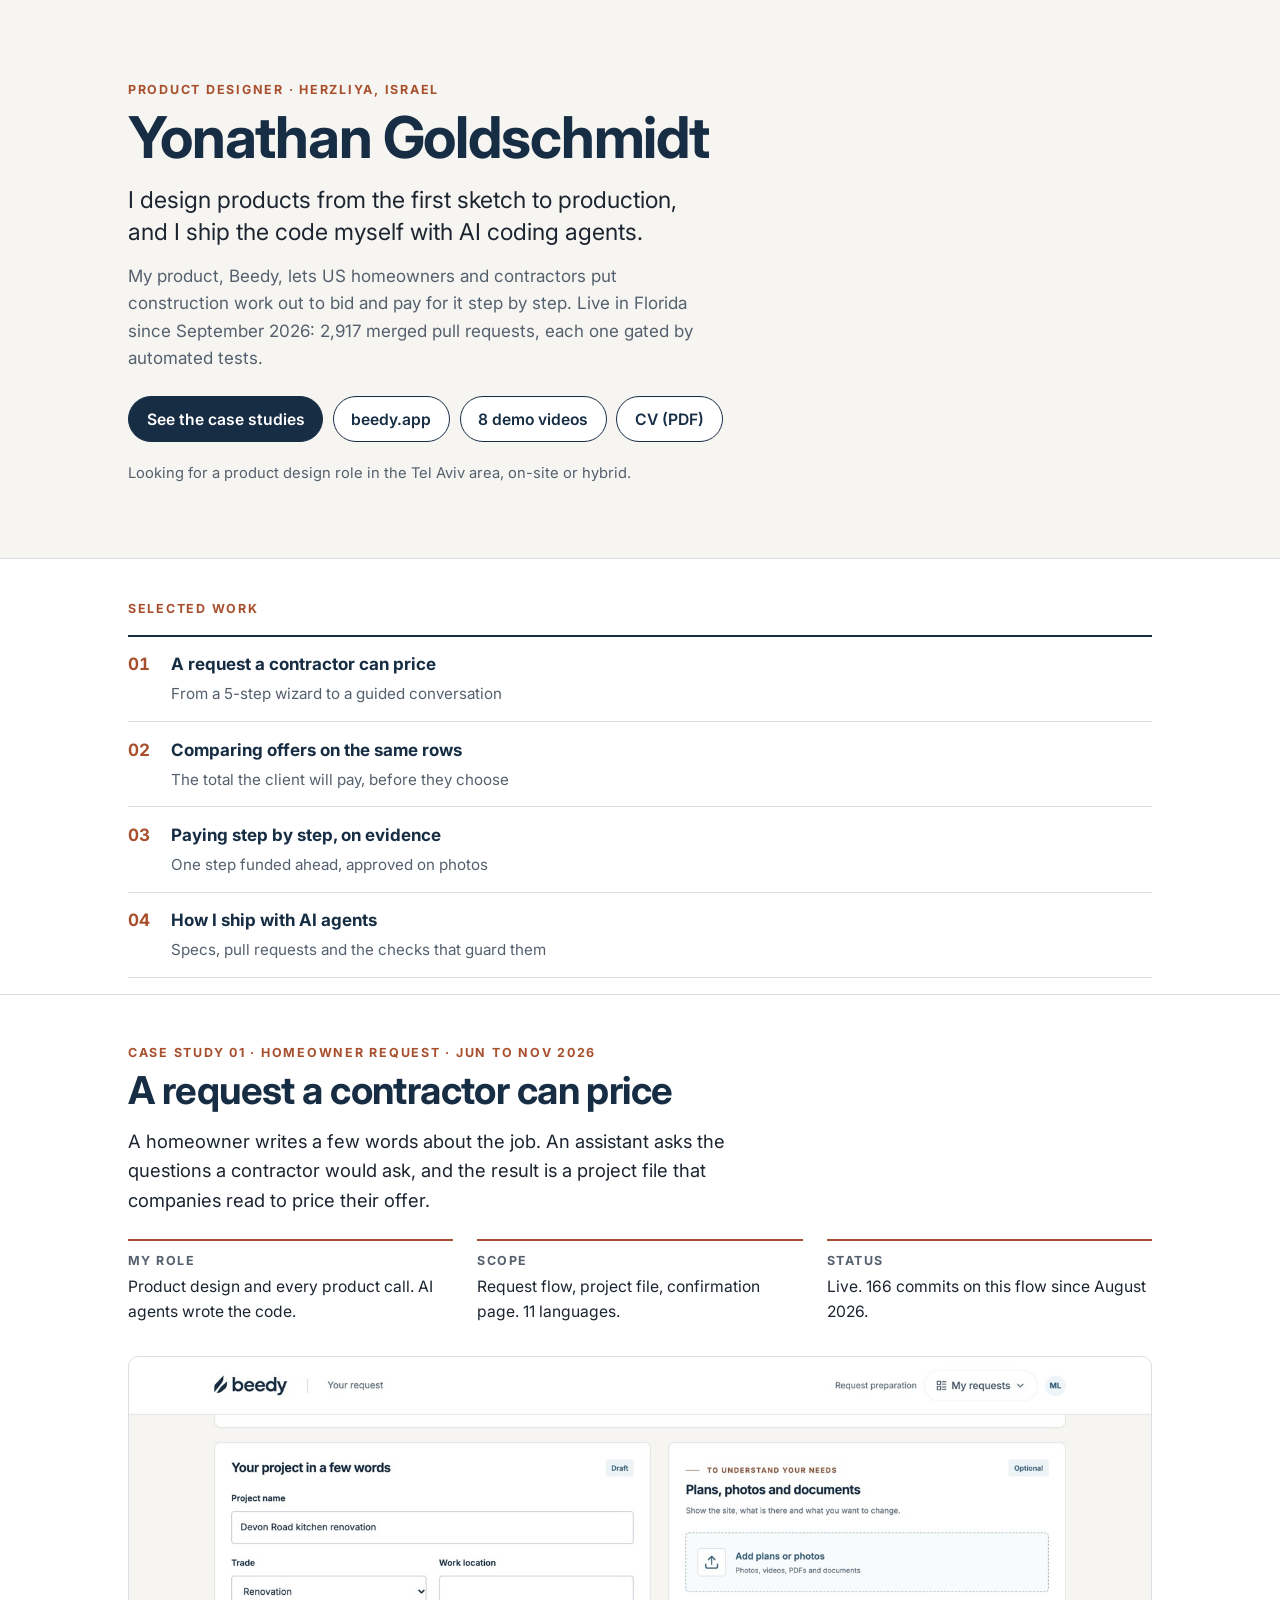
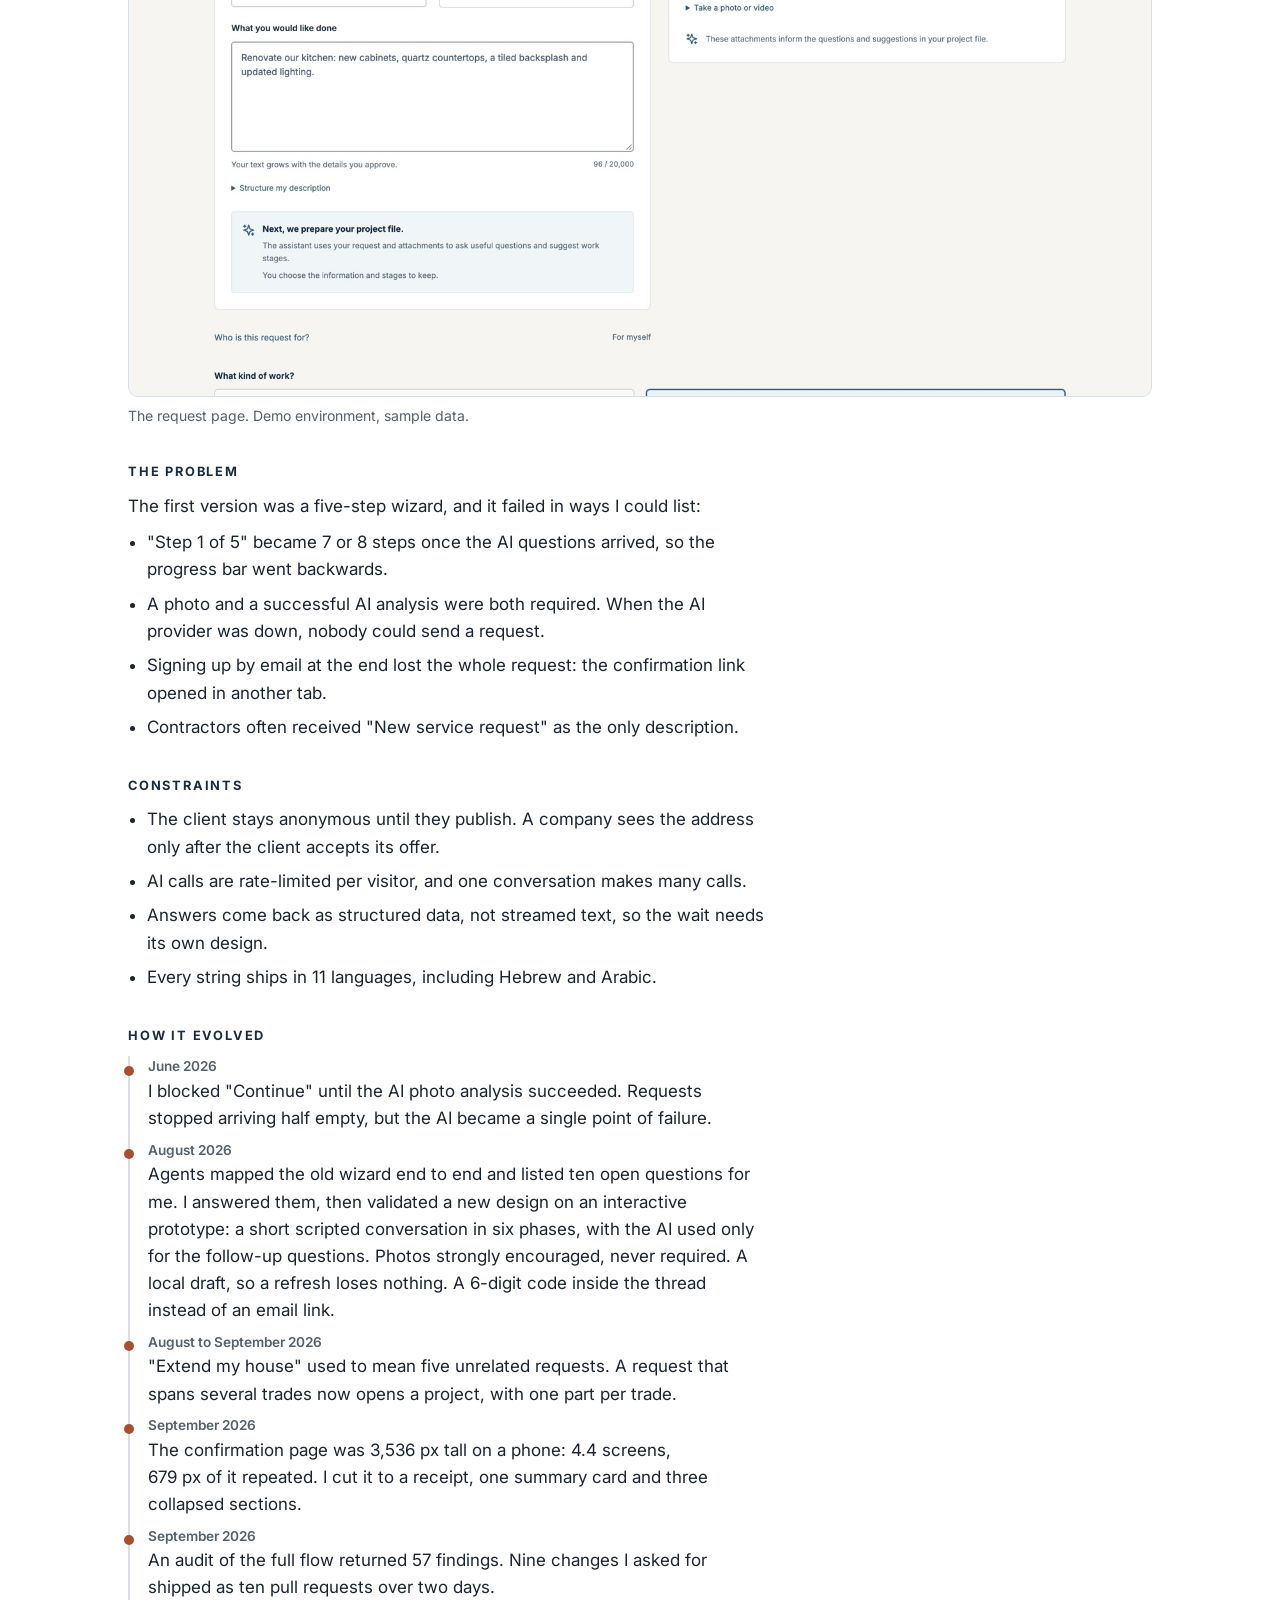
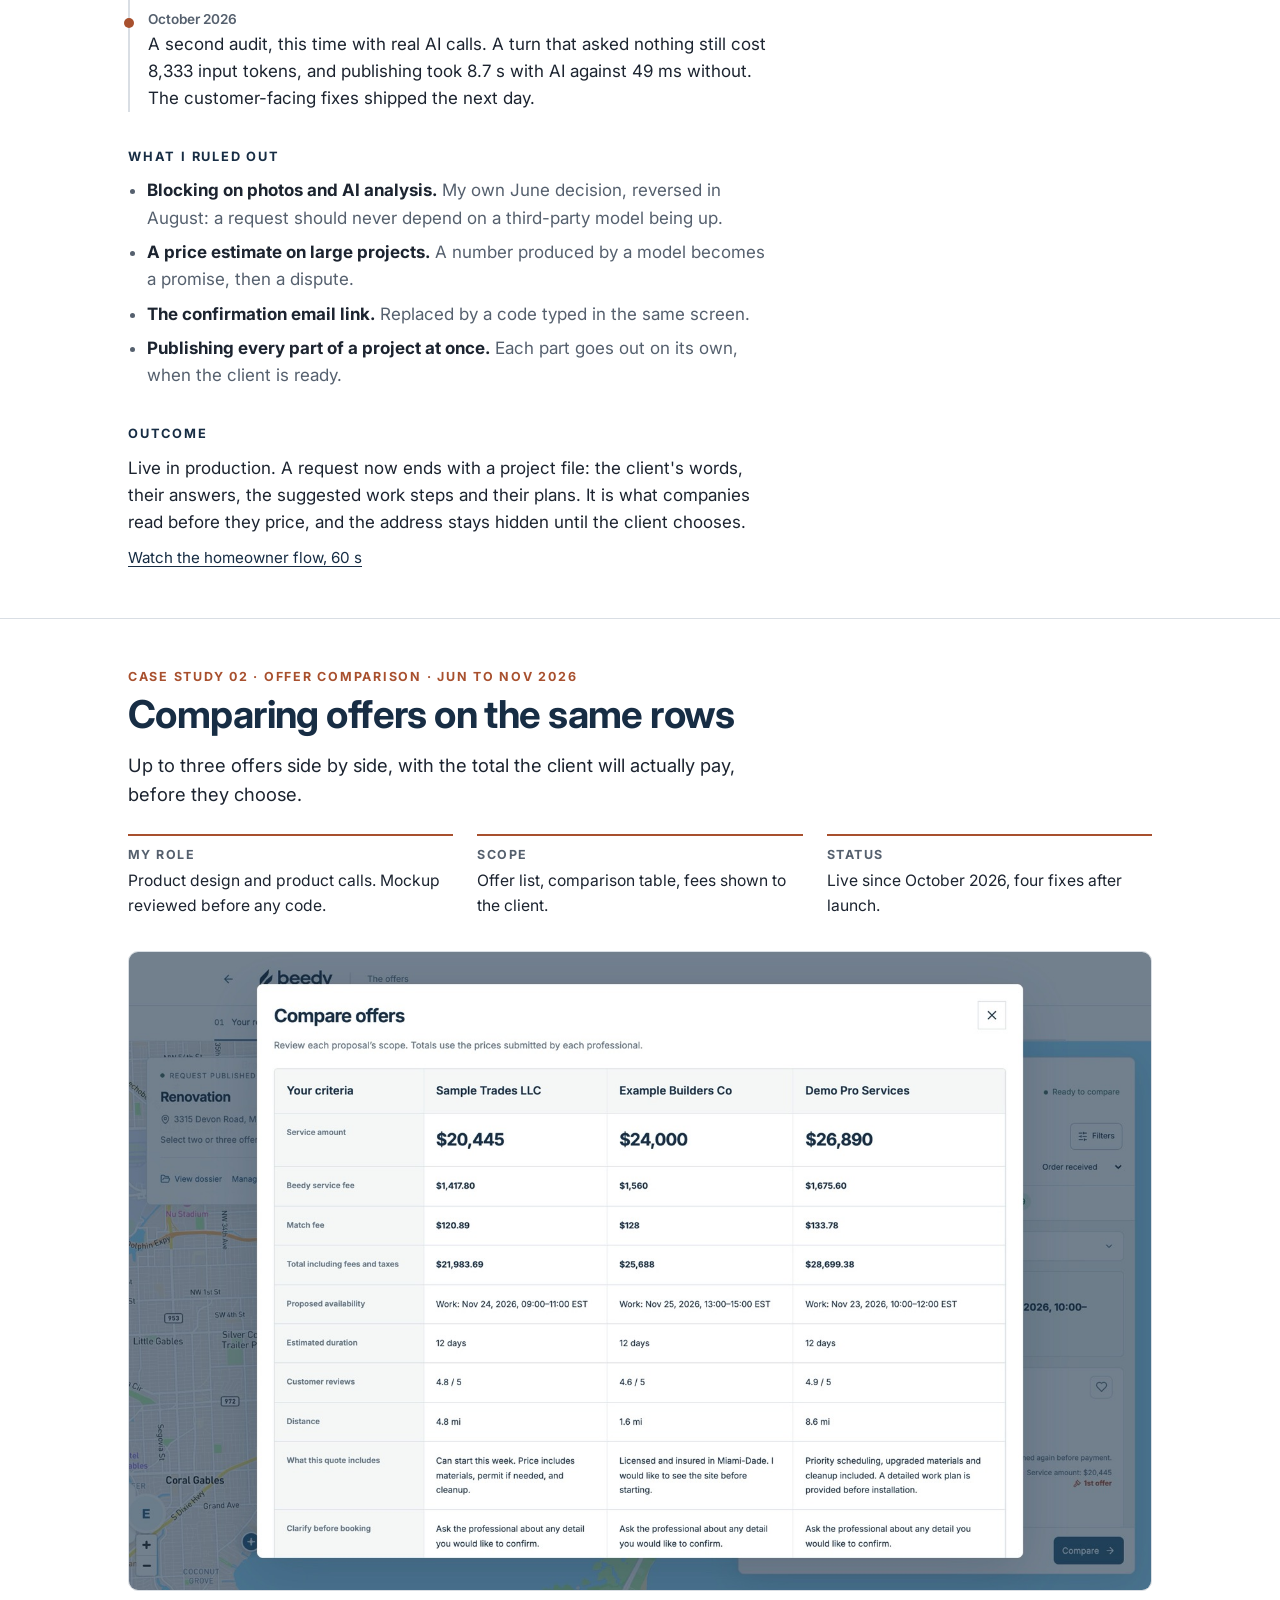
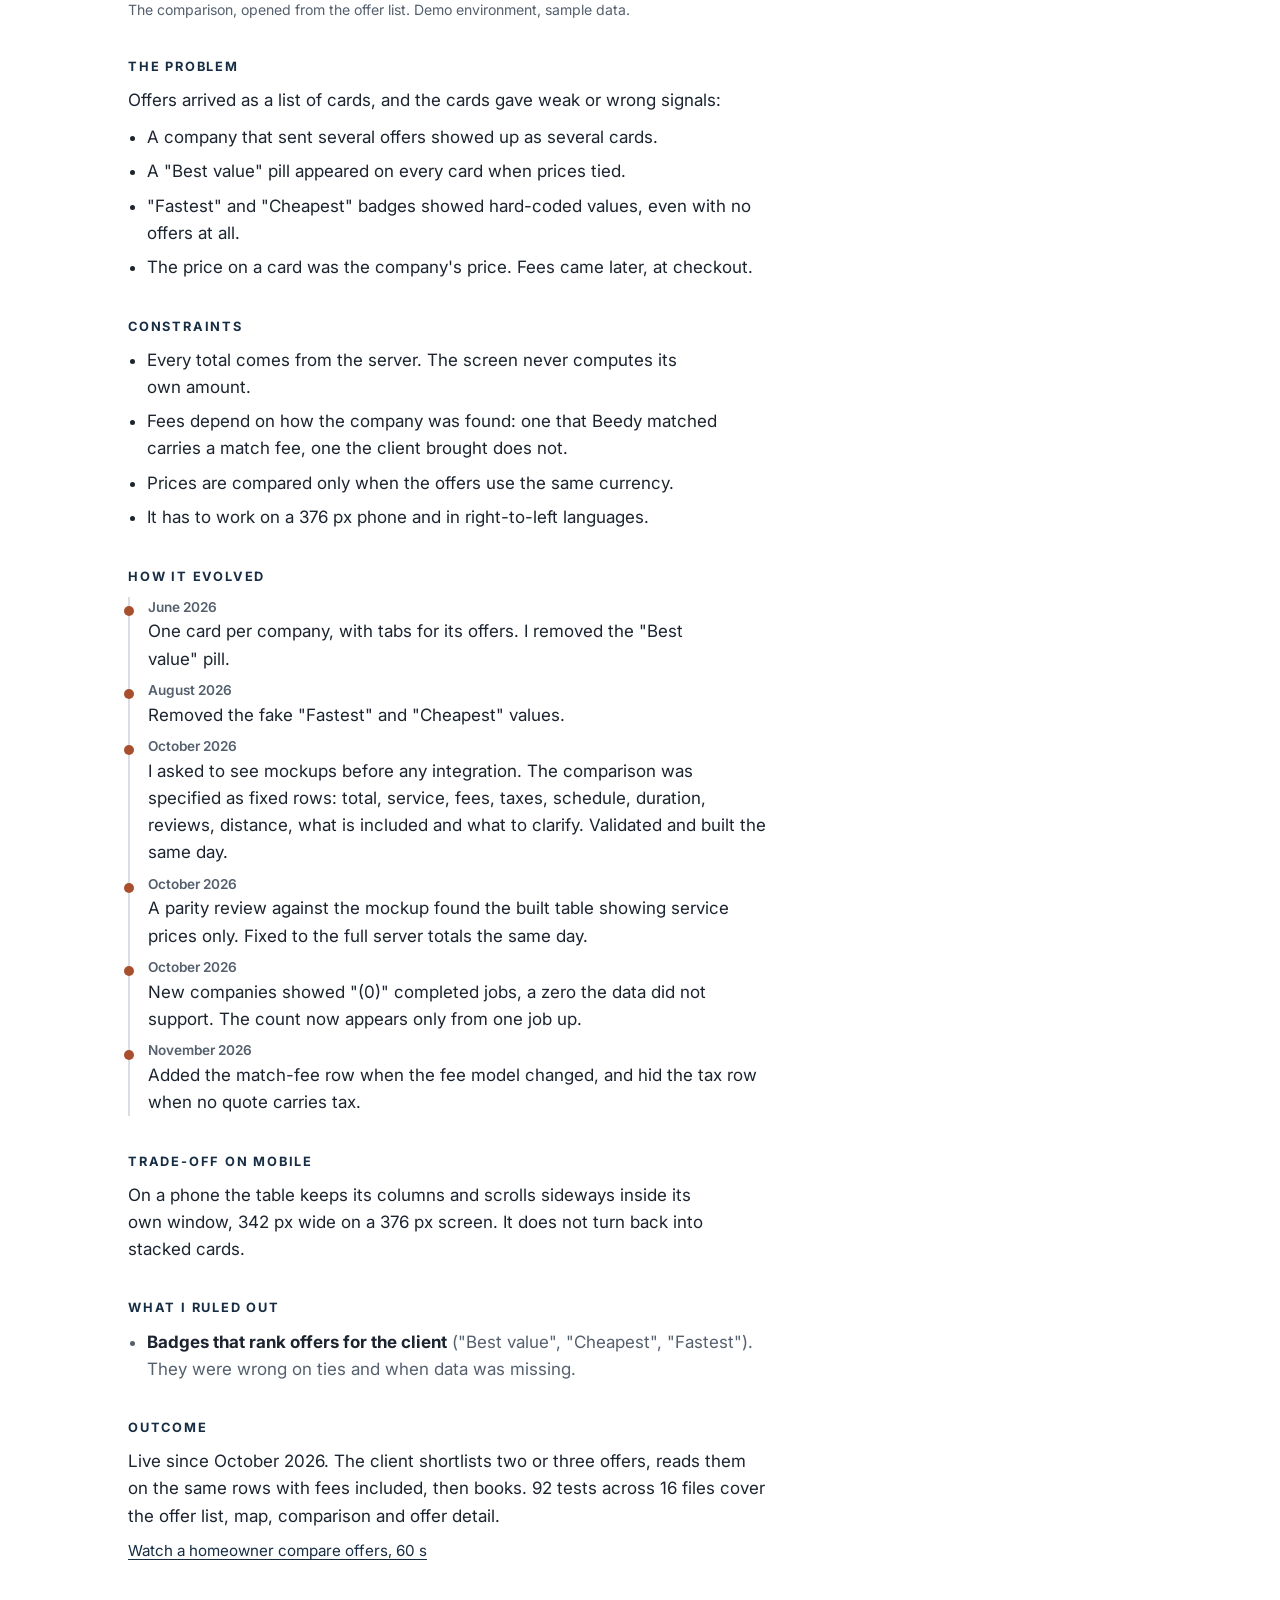
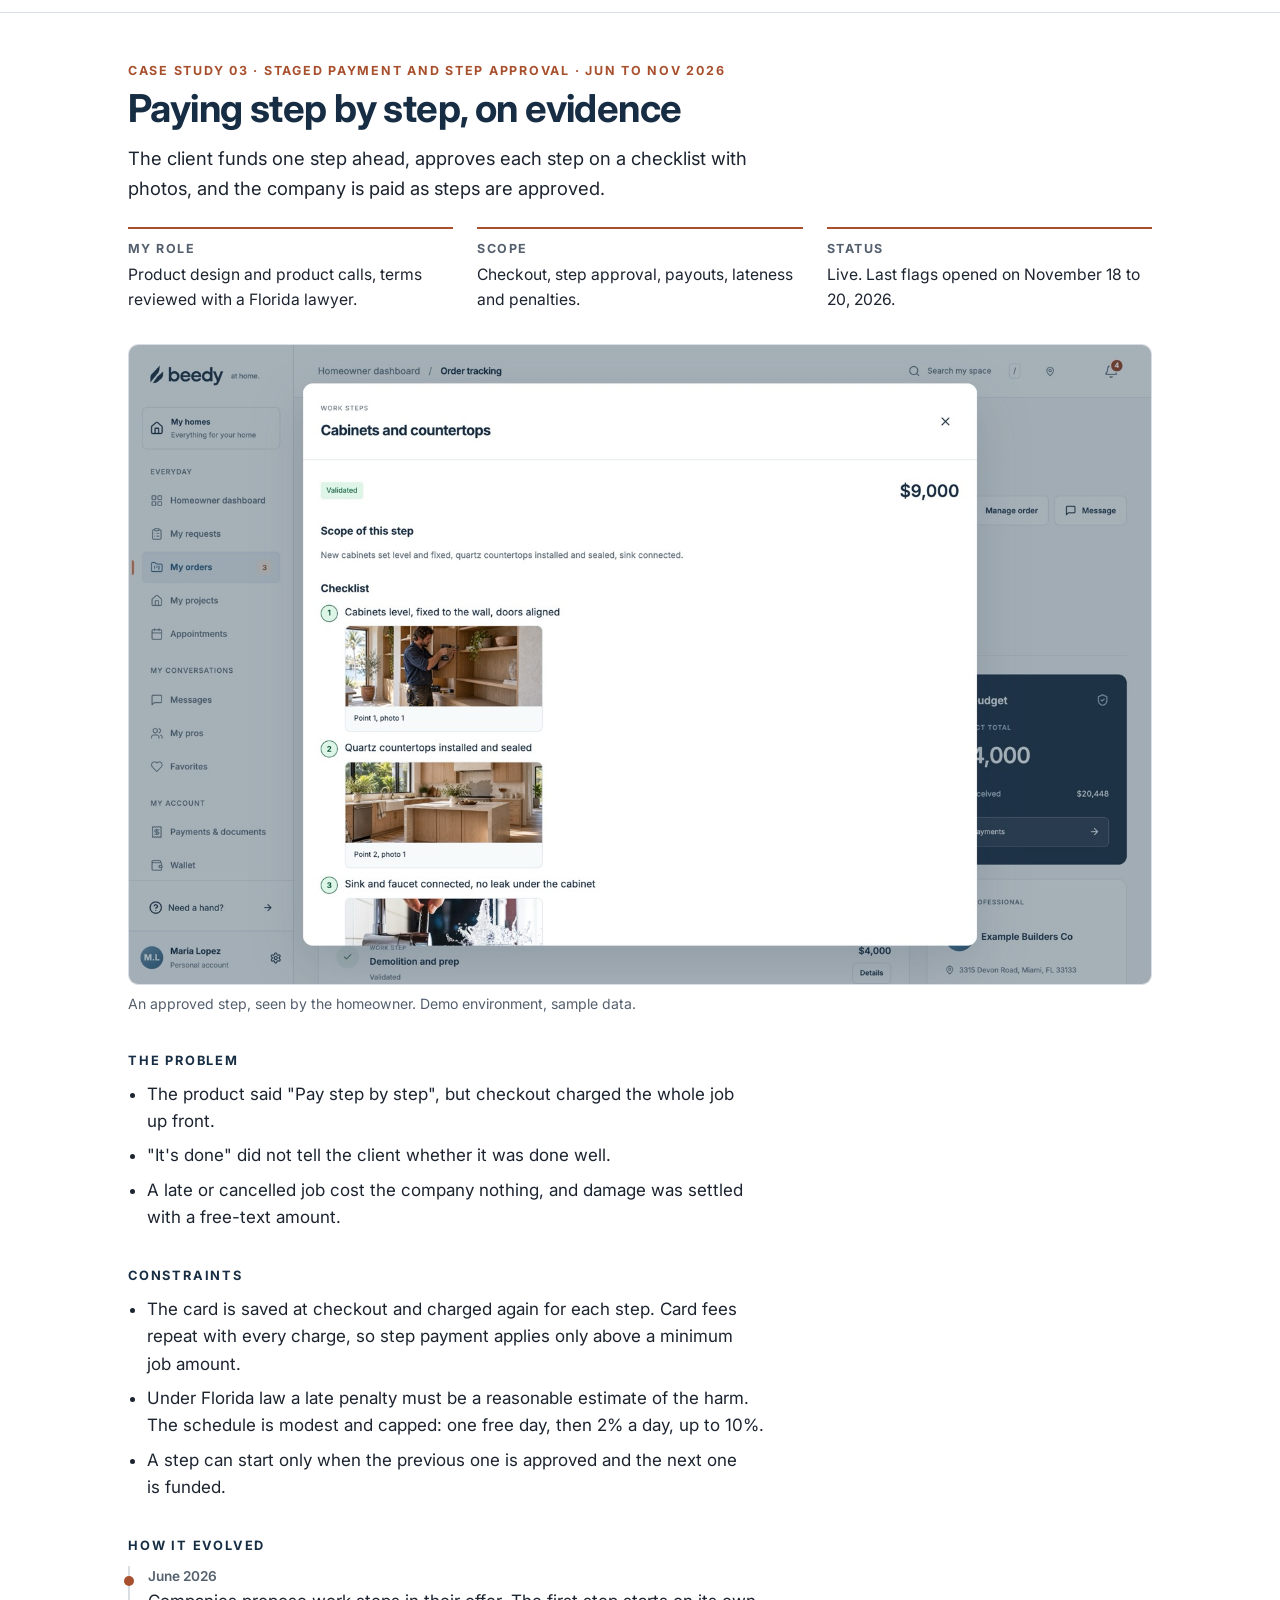
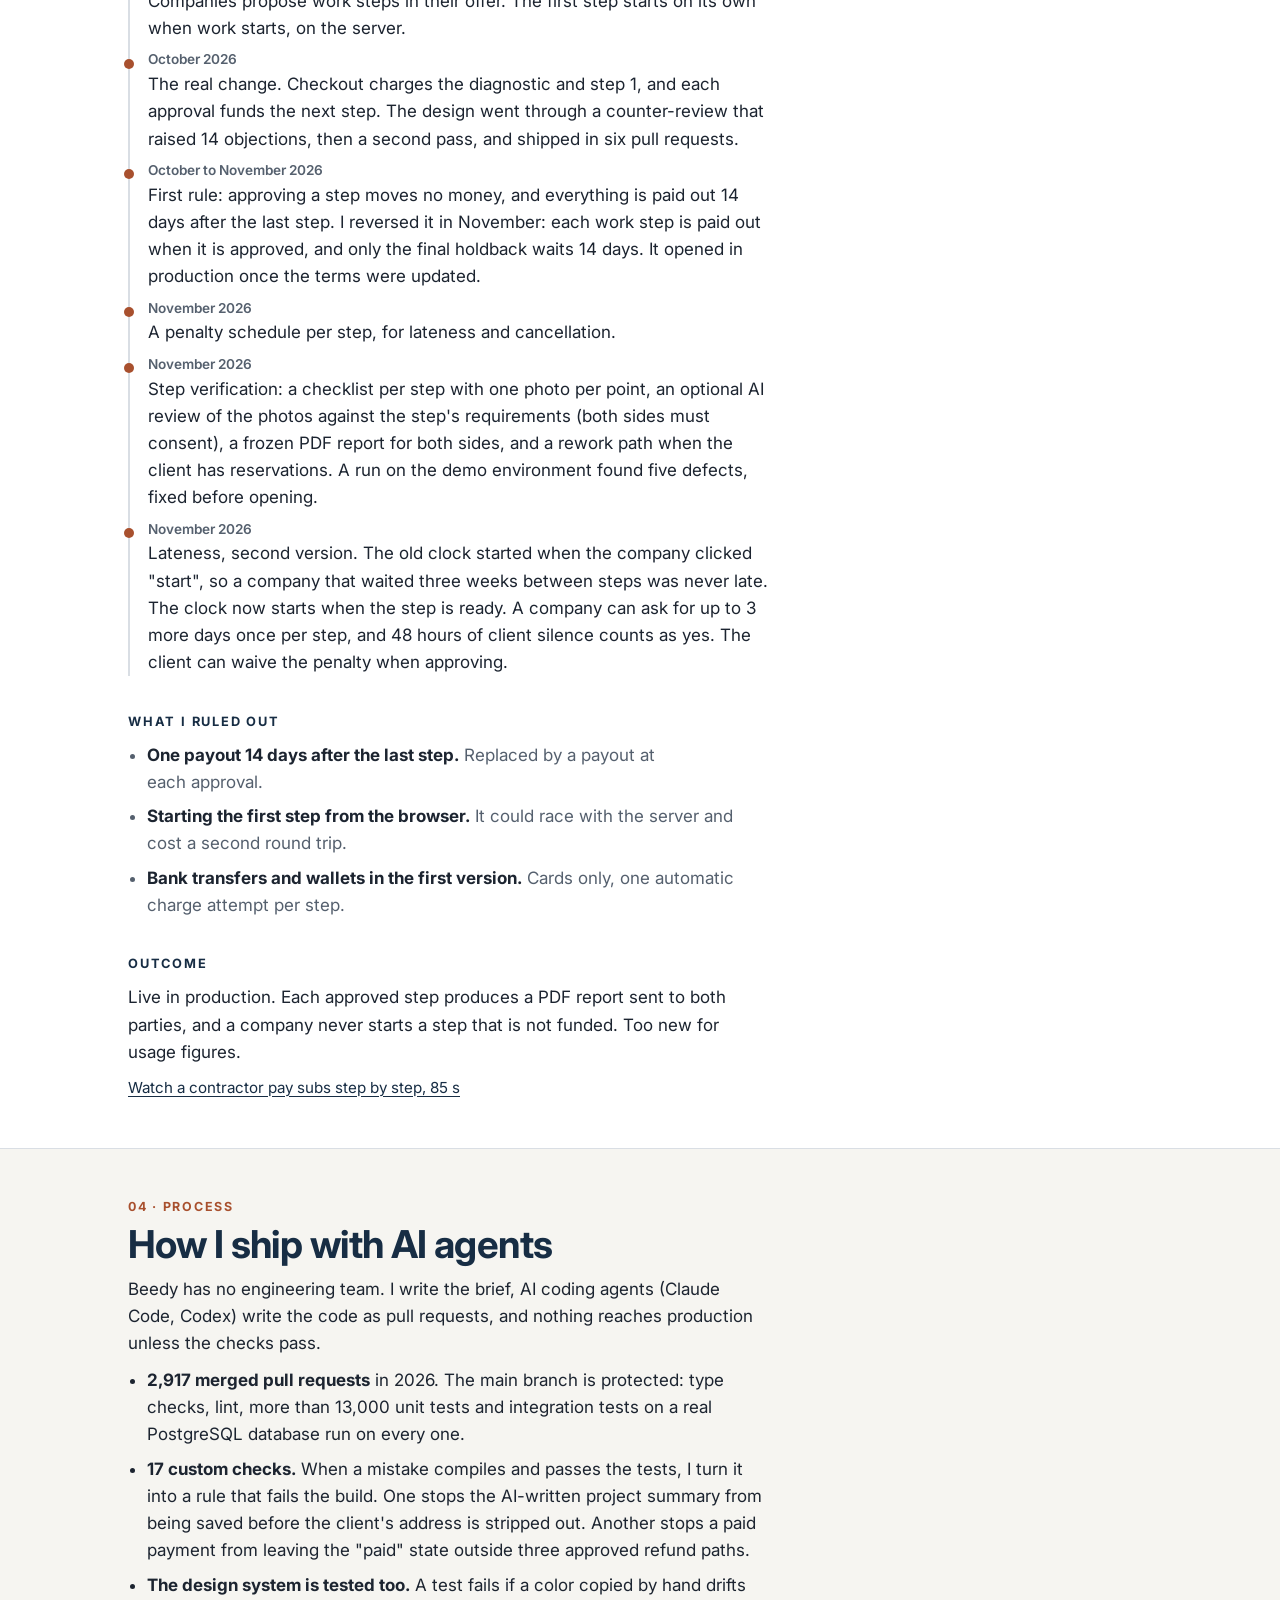
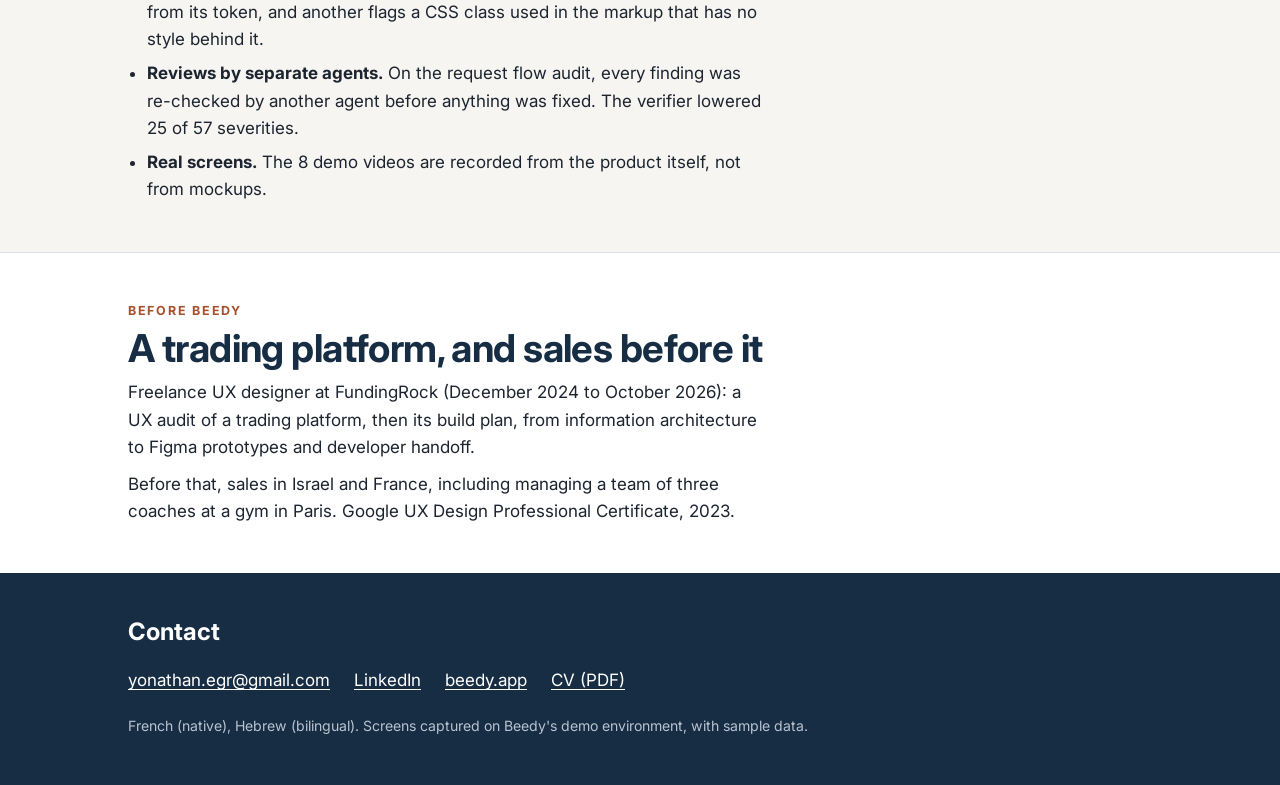
==== index.html @ b9a87103 "Portfolio web, premier jet" ====
<!doctype html>
<html lang="en">
<head>
<meta charset="utf-8">
<meta name="viewport" content="width=device-width, initial-scale=1">
<title>Yonathan Goldschmidt · Product designer</title>
<meta name="description" content="Product designer who ships to production with AI coding agents. Three case studies from Beedy, a construction bidding and staged-payment platform live in Florida.">
<meta name="theme-color" content="#172d44">
<link rel="canonical" href="https://yonathanegr-cmyk.github.io/portfolio/">
<meta property="og:type" content="website">
<meta property="og:url" content="https://yonathanegr-cmyk.github.io/portfolio/">
<meta property="og:title" content="Yonathan Goldschmidt · Product designer">
<meta property="og:description" content="Product designer who ships to production with AI coding agents. Three case studies from Beedy.">
<meta property="og:image" content="https://yonathanegr-cmyk.github.io/portfolio/img/og.jpg">
<meta property="og:image:width" content="1200">
<meta property="og:image:height" content="630">
<meta name="twitter:card" content="summary_large_image">
<link rel="preconnect" href="https://fonts.googleapis.com">
<link rel="preconnect" href="https://fonts.gstatic.com" crossorigin>
<link rel="stylesheet" href="https://fonts.googleapis.com/css2?family=Inter:wght@400;600;700&display=swap">
<link rel="stylesheet" href="site.css">
</head>
<body>

<header class="hero">
  <div class="wrap">
    <p class="kicker">Product designer · Herzliya, Israel</p>
    <h1>Yonathan Goldschmidt</h1>
    <p class="lead">I design products from the first sketch to production, and I ship the code myself with AI coding agents.</p>
    <p class="proof">My product, Beedy, lets US homeowners and contractors put construction work out to bid and pay for it step by step. Live in Florida since September 2026: 2,917 merged pull requests, each one gated by automated tests.</p>
    <ul class="cta">
      <li><a class="btn primary" href="#work">See the case studies</a></li>
      <li><a class="btn" href="https://beedy.app">beedy.app</a></li>
      <li><a class="btn" href="https://www.youtube.com/playlist?list=PLJ3RMMdpBX48">8 demo videos</a></li>
      <li><a class="btn" href="Yonathan-Goldschmidt-CV.pdf">CV (PDF)</a></li>
    </ul>
    <p class="meta">Looking for a product design role in the Tel Aviv area, on-site or hybrid.</p>
  </div>
</header>

<main>
  <nav class="toc wrap" id="work" aria-label="Case studies">
    <p class="kicker">Selected work</p>
    <ol>
      <li><a href="#request"><b>01</b><strong>A request a contractor can price</strong><span>From a 5-step wizard to a guided conversation</span></a></li>
      <li><a href="#compare"><b>02</b><strong>Comparing offers on the same rows</strong><span>The total the client will pay, before they choose</span></a></li>
      <li><a href="#steps"><b>03</b><strong>Paying step by step, on evidence</strong><span>One step funded ahead, approved on photos</span></a></li>
      <li><a href="#agents"><b>04</b><strong>How I ship with AI agents</strong><span>Specs, pull requests and the checks that guard them</span></a></li>
    </ol>
  </nav>

  <!-- 01 -->
  <article class="case" id="request">
    <div class="wrap">
      <p class="kicker">Case study 01 · Homeowner request · Jun to Nov 2026</p>
      <h2>A request a contractor can price</h2>
      <p class="summary">A homeowner writes a few words about the job. An assistant asks the questions a contractor would ask, and the result is a project file that companies read to price their offer.</p>
      <dl class="facts">
        <div><dt>My role</dt><dd>Product design and every product call. AI agents wrote the code.</dd></div>
        <div><dt>Scope</dt><dd>Request flow, project file, confirmation page. 11 languages.</dd></div>
        <div><dt>Status</dt><dd>Live. 166 commits on this flow since August 2026.</dd></div>
      </dl>

      <figure class="shot">
        <a href="img/01-request.jpg"><picture><source media="(max-width: 47.99rem)" srcset="img/01-request-m.jpg" width="1000" height="1080"><img src="img/01-request.jpg" width="1600" height="1000" loading="lazy" alt="Request page: project name, trade, location and a free description on the left, plans and photos on the right."></picture></a>
        <figcaption>The request page. Demo environment, sample data.</figcaption>
      </figure>

      <div class="body">
        <h3>The problem</h3>
        <p>The first version was a five-step wizard, and it failed in ways I could list:</p>
        <ul>
          <li>"Step 1 of 5" became 7 or 8 steps once the AI questions arrived, so the progress bar went backwards.</li>
          <li>A photo and a successful AI analysis were both required. When the AI provider was down, nobody could send a request.</li>
          <li>Signing up by email at the end lost the whole request: the confirmation link opened in another tab.</li>
          <li>Contractors often received "New service request" as the only description.</li>
        </ul>

        <h3>Constraints</h3>
        <ul>
          <li>The client stays anonymous until they publish. A company sees the address only after the client accepts its offer.</li>
          <li>AI calls are rate-limited per visitor, and one conversation makes many calls.</li>
          <li>Answers come back as structured data, not streamed text, so the wait needs its own design.</li>
          <li>Every string ships in 11 languages, including Hebrew and Arabic.</li>
        </ul>

        <h3>How it evolved</h3>
        <ol class="steps">
          <li><time>June 2026</time>I blocked "Continue" until the AI photo analysis succeeded. Requests stopped arriving half empty, but the AI became a single point of failure.</li>
          <li><time>August 2026</time>Agents mapped the old wizard end to end and listed ten open questions for me. I answered them, then validated a new design on an interactive prototype: a short scripted conversation in six phases, with the AI used only for the follow-up questions. Photos strongly encouraged, never required. A local draft, so a refresh loses nothing. A 6-digit code inside the thread instead of an email link.</li>
          <li><time>August to September 2026</time>"Extend my house" used to mean five unrelated requests. A request that spans several trades now opens a project, with one part per trade.</li>
          <li><time>September 2026</time>The confirmation page was 3,536&nbsp;px tall on a phone: 4.4 screens, 679&nbsp;px of it repeated. I cut it to a receipt, one summary card and three collapsed sections.</li>
          <li><time>September 2026</time>An audit of the full flow returned 57 findings. Nine changes I asked for shipped as ten pull requests over two days.</li>
          <li><time>October 2026</time>A second audit, this time with real AI calls. A turn that asked nothing still cost 8,333 input tokens, and publishing took 8.7&nbsp;s with AI against 49&nbsp;ms without. The customer-facing fixes shipped the next day.</li>
        </ol>

        <h3>What I ruled out</h3>
        <ul class="out">
          <li><strong>Blocking on photos and AI analysis.</strong> My own June decision, reversed in August: a request should never depend on a third-party model being up.</li>
          <li><strong>A price estimate on large projects.</strong> A number produced by a model becomes a promise, then a dispute.</li>
          <li><strong>The confirmation email link.</strong> Replaced by a code typed in the same screen.</li>
          <li><strong>Publishing every part of a project at once.</strong> Each part goes out on its own, when the client is ready.</li>
        </ul>

        <h3>Outcome</h3>
        <p>Live in production. A request now ends with a project file: the client's words, their answers, the suggested work steps and their plans. It is what companies read before they price, and the address stays hidden until the client chooses.</p>

        <p class="video"><a href="https://youtu.be/icHGkOKjvtI">Watch the homeowner flow, 60&nbsp;s</a></p>
      </div>
    </div>
  </article>

  <!-- 02 -->
  <article class="case" id="compare">
    <div class="wrap">
      <p class="kicker">Case study 02 · Offer comparison · Jun to Nov 2026</p>
      <h2>Comparing offers on the same rows</h2>
      <p class="summary">Up to three offers side by side, with the total the client will actually pay, before they choose.</p>
      <dl class="facts">
        <div><dt>My role</dt><dd>Product design and product calls. Mockup reviewed before any code.</dd></div>
        <div><dt>Scope</dt><dd>Offer list, comparison table, fees shown to the client.</dd></div>
        <div><dt>Status</dt><dd>Live since October 2026, four fixes after launch.</dd></div>
      </dl>

      <figure class="shot pan">
        <a href="img/02-compare.jpg"><picture><source media="(max-width: 47.99rem)" srcset="img/02-compare-m.jpg" width="1720" height="1300"><img src="img/02-compare.jpg" width="1600" height="1000" loading="lazy" alt="Comparison table of three offers: service amount, Beedy fee, match fee, total with fees and taxes, availability, duration, reviews, distance and what the quote includes."></picture></a>
        <figcaption><span class="m-only">Swipe sideways to see the three offers. </span>The comparison, opened from the offer list. Demo environment, sample data.</figcaption>
      </figure>

      <div class="body">
        <h3>The problem</h3>
        <p>Offers arrived as a list of cards, and the cards gave weak or wrong signals:</p>
        <ul>
          <li>A company that sent several offers showed up as several cards.</li>
          <li>A "Best value" pill appeared on every card when prices tied.</li>
          <li>"Fastest" and "Cheapest" badges showed hard-coded values, even with no offers at all.</li>
          <li>The price on a card was the company's price. Fees came later, at checkout.</li>
        </ul>

        <h3>Constraints</h3>
        <ul>
          <li>Every total comes from the server. The screen never computes its own amount.</li>
          <li>Fees depend on how the company was found: one that Beedy matched carries a match fee, one the client brought does not.</li>
          <li>Prices are compared only when the offers use the same currency.</li>
          <li>It has to work on a 376&nbsp;px phone and in right-to-left languages.</li>
        </ul>

        <h3>How it evolved</h3>
        <ol class="steps">
          <li><time>June 2026</time>One card per company, with tabs for its offers. I removed the "Best value" pill.</li>
          <li><time>August 2026</time>Removed the fake "Fastest" and "Cheapest" values.</li>
          <li><time>October 2026</time>I asked to see mockups before any integration. The comparison was specified as fixed rows: total, service, fees, taxes, schedule, duration, reviews, distance, what is included and what to clarify. Validated and built the same day.</li>
          <li><time>October 2026</time>A parity review against the mockup found the built table showing service prices only. Fixed to the full server totals the same day.</li>
          <li><time>October 2026</time>New companies showed "(0)" completed jobs, a zero the data did not support. The count now appears only from one job up.</li>
          <li><time>November 2026</time>Added the match-fee row when the fee model changed, and hid the tax row when no quote carries tax.</li>
        </ol>

        <h3>Trade-off on mobile</h3>
        <p>On a phone the table keeps its columns and scrolls sideways inside its own window, 342&nbsp;px wide on a 376&nbsp;px screen. It does not turn back into stacked cards.</p>

        <h3>What I ruled out</h3>
        <ul class="out">
          <li><strong>Badges that rank offers for the client</strong> ("Best value", "Cheapest", "Fastest"). They were wrong on ties and when data was missing.</li>
        </ul>

        <h3>Outcome</h3>
        <p>Live since October 2026. The client shortlists two or three offers, reads them on the same rows with fees included, then books. 92 tests across 16 files cover the offer list, map, comparison and offer detail.</p>

        <p class="video"><a href="https://youtu.be/icHGkOKjvtI">Watch a homeowner compare offers, 60&nbsp;s</a></p>
      </div>
    </div>
  </article>

  <!-- 03 -->
  <article class="case" id="steps">
    <div class="wrap">
      <p class="kicker">Case study 03 · Staged payment and step approval · Jun to Nov 2026</p>
      <h2>Paying step by step, on evidence</h2>
      <p class="summary">The client funds one step ahead, approves each step on a checklist with photos, and the company is paid as steps are approved.</p>
      <dl class="facts">
        <div><dt>My role</dt><dd>Product design and product calls, terms reviewed with a Florida lawyer.</dd></div>
        <div><dt>Scope</dt><dd>Checkout, step approval, payouts, lateness and penalties.</dd></div>
        <div><dt>Status</dt><dd>Live. Last flags opened on November 18 to 20, 2026.</dd></div>
      </dl>

      <figure class="shot">
        <a href="img/03-step.jpg"><picture><source media="(max-width: 47.99rem)" srcset="img/03-step-m.jpg" width="810" height="1280"><img src="img/03-step.jpg" width="1600" height="1000" loading="lazy" alt="An approved work step: its scope, a checklist, and one photo for each checklist point."></picture></a>
        <figcaption>An approved step, seen by the homeowner. Demo environment, sample data.</figcaption>
      </figure>

      <div class="body">
        <h3>The problem</h3>
        <ul>
          <li>The product said "Pay step by step", but checkout charged the whole job up front.</li>
          <li>"It's done" did not tell the client whether it was done well.</li>
          <li>A late or cancelled job cost the company nothing, and damage was settled with a free-text amount.</li>
        </ul>

        <h3>Constraints</h3>
        <ul>
          <li>The card is saved at checkout and charged again for each step. Card fees repeat with every charge, so step payment applies only above a minimum job amount.</li>
          <li>Under Florida law a late penalty must be a reasonable estimate of the harm. The schedule is modest and capped: one free day, then 2% a day, up to 10%.</li>
          <li>A step can start only when the previous one is approved and the next one is funded.</li>
        </ul>

        <h3>How it evolved</h3>
        <ol class="steps">
          <li><time>June 2026</time>Companies propose work steps in their offer. The first step starts on its own when work starts, on the server.</li>
          <li><time>October 2026</time>The real change. Checkout charges the diagnostic and step 1, and each approval funds the next step. The design went through a counter-review that raised 14 objections, then a second pass, and shipped in six pull requests.</li>
          <li><time>October to November 2026</time>First rule: approving a step moves no money, and everything is paid out 14 days after the last step. I reversed it in November: each work step is paid out when it is approved, and only the final holdback waits 14 days. It opened in production once the terms were updated.</li>
          <li><time>November 2026</time>A penalty schedule per step, for lateness and cancellation.</li>
          <li><time>November 2026</time>Step verification: a checklist per step with one photo per point, an optional AI review of the photos against the step's requirements (both sides must consent), a frozen PDF report for both sides, and a rework path when the client has reservations. A run on the demo environment found five defects, fixed before opening.</li>
          <li><time>November 2026</time>Lateness, second version. The old clock started when the company clicked "start", so a company that waited three weeks between steps was never late. The clock now starts when the step is ready. A company can ask for up to 3 more days once per step, and 48 hours of client silence counts as yes. The client can waive the penalty when approving.</li>
        </ol>

        <h3>What I ruled out</h3>
        <ul class="out">
          <li><strong>One payout 14 days after the last step.</strong> Replaced by a payout at each approval.</li>
          <li><strong>Starting the first step from the browser.</strong> It could race with the server and cost a second round trip.</li>
          <li><strong>Bank transfers and wallets in the first version.</strong> Cards only, one automatic charge attempt per step.</li>
        </ul>

        <h3>Outcome</h3>
        <p>Live in production. Each approved step produces a PDF report sent to both parties, and a company never starts a step that is not funded. Too new for usage figures.</p>

        <p class="video"><a href="https://youtu.be/-7ao24kmiCw">Watch a contractor pay subs step by step, 85&nbsp;s</a></p>
      </div>
    </div>
  </article>

  <!-- 04 -->
  <section class="section alt" id="agents">
    <div class="wrap">
      <p class="kicker">04 · Process</p>
      <h2>How I ship with AI agents</h2>
      <div class="body">
        <p>Beedy has no engineering team. I write the brief, AI coding agents (Claude Code, Codex) write the code as pull requests, and nothing reaches production unless the checks pass.</p>
        <ul>
          <li><strong>2,917 merged pull requests</strong> in 2026. The main branch is protected: type checks, lint, more than 13,000 unit tests and integration tests on a real PostgreSQL database run on every one.</li>
          <li><strong>17 custom checks.</strong> When a mistake compiles and passes the tests, I turn it into a rule that fails the build. One stops the AI-written project summary from being saved before the client's address is stripped out. Another stops a paid payment from leaving the "paid" state outside three approved refund paths.</li>
          <li><strong>The design system is tested too.</strong> A test fails if a color copied by hand drifts from its token, and another flags a CSS class used in the markup that has no style behind it.</li>
          <li><strong>Reviews by separate agents.</strong> On the request flow audit, every finding was re-checked by another agent before anything was fixed. The verifier lowered 25 of 57 severities.</li>
          <li><strong>Real screens.</strong> The 8 demo videos are recorded from the product itself, not from mockups.</li>
        </ul>
      </div>
    </div>
  </section>

  <section class="section" id="before">
    <div class="wrap">
      <p class="kicker">Before Beedy</p>
      <h2>A trading platform, and sales before it</h2>
      <div class="body">
        <p>Freelance UX designer at FundingRock (December 2024 to October 2026): a UX audit of a trading platform, then its build plan, from information architecture to Figma prototypes and developer handoff.</p>
        <p>Before that, sales in Israel and France, including managing a team of three coaches at a gym in Paris. Google UX Design Professional Certificate, 2023.</p>
      </div>
    </div>
  </section>
</main>

<footer id="contact">
  <div class="wrap">
    <h2>Contact</h2>
    <ul>
      <li><a href="mailto:yonathan.egr@gmail.com">yonathan.egr@gmail.com</a></li>
      <li><a href="https://www.linkedin.com/in/yonathan-g-806021127">LinkedIn</a></li>
      <li><a href="https://beedy.app">beedy.app</a></li>
      <li><a href="Yonathan-Goldschmidt-CV.pdf">CV (PDF)</a></li>
    </ul>
    <p>French (native), Hebrew (bilingual). Screens captured on Beedy's demo environment, with sample data.</p>
  </div>
</footer>

</body>
</html>
---- site.css ----
:root {
  --navy: #172d44;
  --terra: #a8502e;
  --ink: #1c2430;
  --muted: #55606e;
  --line: #d9dee4;
  --ivory: #f6f5f1;
  --paper: #ffffff;
  --measure: 40rem;
  color-scheme: light;
}

* { box-sizing: border-box; }
html { -webkit-text-size-adjust: 100%; scroll-behavior: smooth; }
@media (prefers-reduced-motion: reduce) { html { scroll-behavior: auto; } }
body {
  margin: 0;
  font-family: "Inter", system-ui, -apple-system, "Segoe UI", Roboto, Helvetica, Arial, sans-serif;
  font-size: 1.0625rem;
  line-height: 1.6;
  color: var(--ink);
  background: var(--paper);
}
p, li { text-wrap: pretty; }
a { color: var(--navy); text-underline-offset: 0.18em; }
a:focus-visible, button:focus-visible { outline: 3px solid var(--terra); outline-offset: 3px; border-radius: 4px; }
img { max-width: 100%; height: auto; display: block; }

.wrap { max-width: 68rem; margin: 0 auto; padding: 0 1rem; }
@media (min-width: 48rem) { .wrap { padding: 0 2rem; } }

.kicker {
  margin: 0;
  font-size: 0.78rem;
  font-weight: 700;
  letter-spacing: 0.14em;
  text-transform: uppercase;
  color: var(--terra);
}

/* Premier écran */
.hero { background: var(--ivory); border-bottom: 1px solid var(--line); }
.hero .wrap { padding-top: 2.25rem; padding-bottom: 2.25rem; }
@media (min-width: 48rem) { .hero .wrap { padding-top: 5rem; padding-bottom: 4.5rem; } }
.hero h1 {
  margin: 0.5rem 0 0;
  font-size: clamp(2.1rem, 7vw, 3.6rem);
  line-height: 1.04;
  letter-spacing: -0.02em;
  color: var(--navy);
}
.hero .lead {
  margin: 1rem 0 0;
  max-width: 36rem;
  font-size: clamp(1.15rem, 3.4vw, 1.45rem);
  line-height: 1.4;
}
.hero .proof { margin: 0.9rem 0 0; max-width: 36rem; color: var(--muted); }
.cta { display: flex; flex-wrap: wrap; gap: 0.6rem; margin: 1.5rem 0 0; padding: 0; list-style: none; }
.btn {
  display: inline-flex;
  align-items: center;
  min-height: 2.9rem;
  padding: 0 1.1rem;
  border: 1.5px solid var(--navy);
  border-radius: 999px;
  font-weight: 600;
  font-size: 0.98rem;
  text-decoration: none;
  color: var(--navy);
  background: var(--paper);
}
.btn.primary { background: var(--navy); color: #fff; }
.btn:hover { background: var(--navy); color: #fff; }
.meta { margin: 1.25rem 0 0; font-size: 0.92rem; color: var(--muted); }

/* Sommaire */
.toc { padding-top: 2.5rem; padding-bottom: 1rem; }
.toc ol { margin: 1rem 0 0; padding: 0; list-style: none; border-top: 2px solid var(--navy); }
.toc li { border-bottom: 1px solid var(--line); }
.toc a { display: grid; grid-template-columns: 2.2rem 1fr; gap: 0.25rem 0.5rem; padding: 0.9rem 0; text-decoration: none; color: var(--ink); }
.toc b { color: var(--terra); font-variant-numeric: tabular-nums; }
.toc strong { color: var(--navy); }
.toc span { grid-column: 2; color: var(--muted); font-size: 0.95rem; }

/* Études de cas */
.case { padding: 3rem 0; border-top: 1px solid var(--line); }
.case h2, .section h2 {
  margin: 0.4rem 0 0;
  font-size: clamp(1.6rem, 5vw, 2.4rem);
  line-height: 1.12;
  letter-spacing: -0.015em;
  color: var(--navy);
}
.case .summary { margin: 0.9rem 0 0; max-width: var(--measure); font-size: 1.15rem; }
.facts { display: grid; gap: 0.75rem; margin: 1.5rem 0 0; padding: 0; }
@media (min-width: 48rem) { .facts { grid-template-columns: repeat(3, 1fr); gap: 1.5rem; } }
.facts div { padding-top: 0.6rem; border-top: 2px solid var(--terra); }
.facts dt { font-size: 0.78rem; font-weight: 700; letter-spacing: 0.12em; text-transform: uppercase; color: var(--muted); }
.facts dd { margin: 0.2rem 0 0; font-size: 0.98rem; }

.shot { margin: 2rem 0 0; }
.shot a { display: block; background: var(--ivory); border: 1px solid var(--line); border-radius: 10px; overflow: hidden; }
.shot figcaption { margin-top: 0.5rem; font-size: 0.88rem; color: var(--muted); }
.m-only { display: none; }
@media (max-width: 47.99rem) {
  /* Le tableau garde ses colonnes et défile, comme dans le produit. */
  .shot.pan a { overflow-x: auto; -webkit-overflow-scrolling: touch; }
  .shot.pan img { width: 860px; max-width: none; }
  .m-only { display: inline; }
}

.body { max-width: var(--measure); }
.body h3 {
  margin: 2.2rem 0 0.4rem;
  font-size: 0.8rem;
  font-weight: 700;
  letter-spacing: 0.14em;
  text-transform: uppercase;
  color: var(--navy);
}
.body p { margin: 0.6rem 0 0; }
.body ul, .body ol { margin: 0.6rem 0 0; padding-left: 1.2rem; }
.body li + li { margin-top: 0.45rem; }
.steps { list-style: none; padding-left: 0 !important; border-left: 2px solid var(--line); }
.steps li { position: relative; padding-left: 1.1rem; }
.steps li::before { content: ""; position: absolute; left: -6px; top: 0.55em; width: 10px; height: 10px; border-radius: 50%; background: var(--terra); }
.steps time { display: block; font-size: 0.85rem; font-weight: 600; color: var(--muted); }
.out { color: var(--muted); }
.out strong { color: var(--ink); }
.video { margin: 1.5rem 0 0; font-size: 0.95rem; }

/* Sections pleines */
.section { padding: 3rem 0; border-top: 1px solid var(--line); }
.section.alt { background: var(--ivory); }
.section .body { margin-top: 0.4rem; }

/* Pied */
footer { padding: 2.5rem 0 3rem; background: var(--navy); color: #e8edf2; }
footer a { color: #fff; }
footer h2 { margin: 0; font-size: 1.5rem; color: #fff; }
footer ul { margin: 1rem 0 0; padding: 0; list-style: none; display: flex; flex-wrap: wrap; gap: 0.5rem 1.5rem; }
footer p { margin: 1.25rem 0 0; font-size: 0.88rem; color: #b8c3cf; }

@media print {
  .hero, .section.alt { background: none; }
  .cta, .toc { display: none; }
  .case, .section { break-inside: avoid-page; }
}
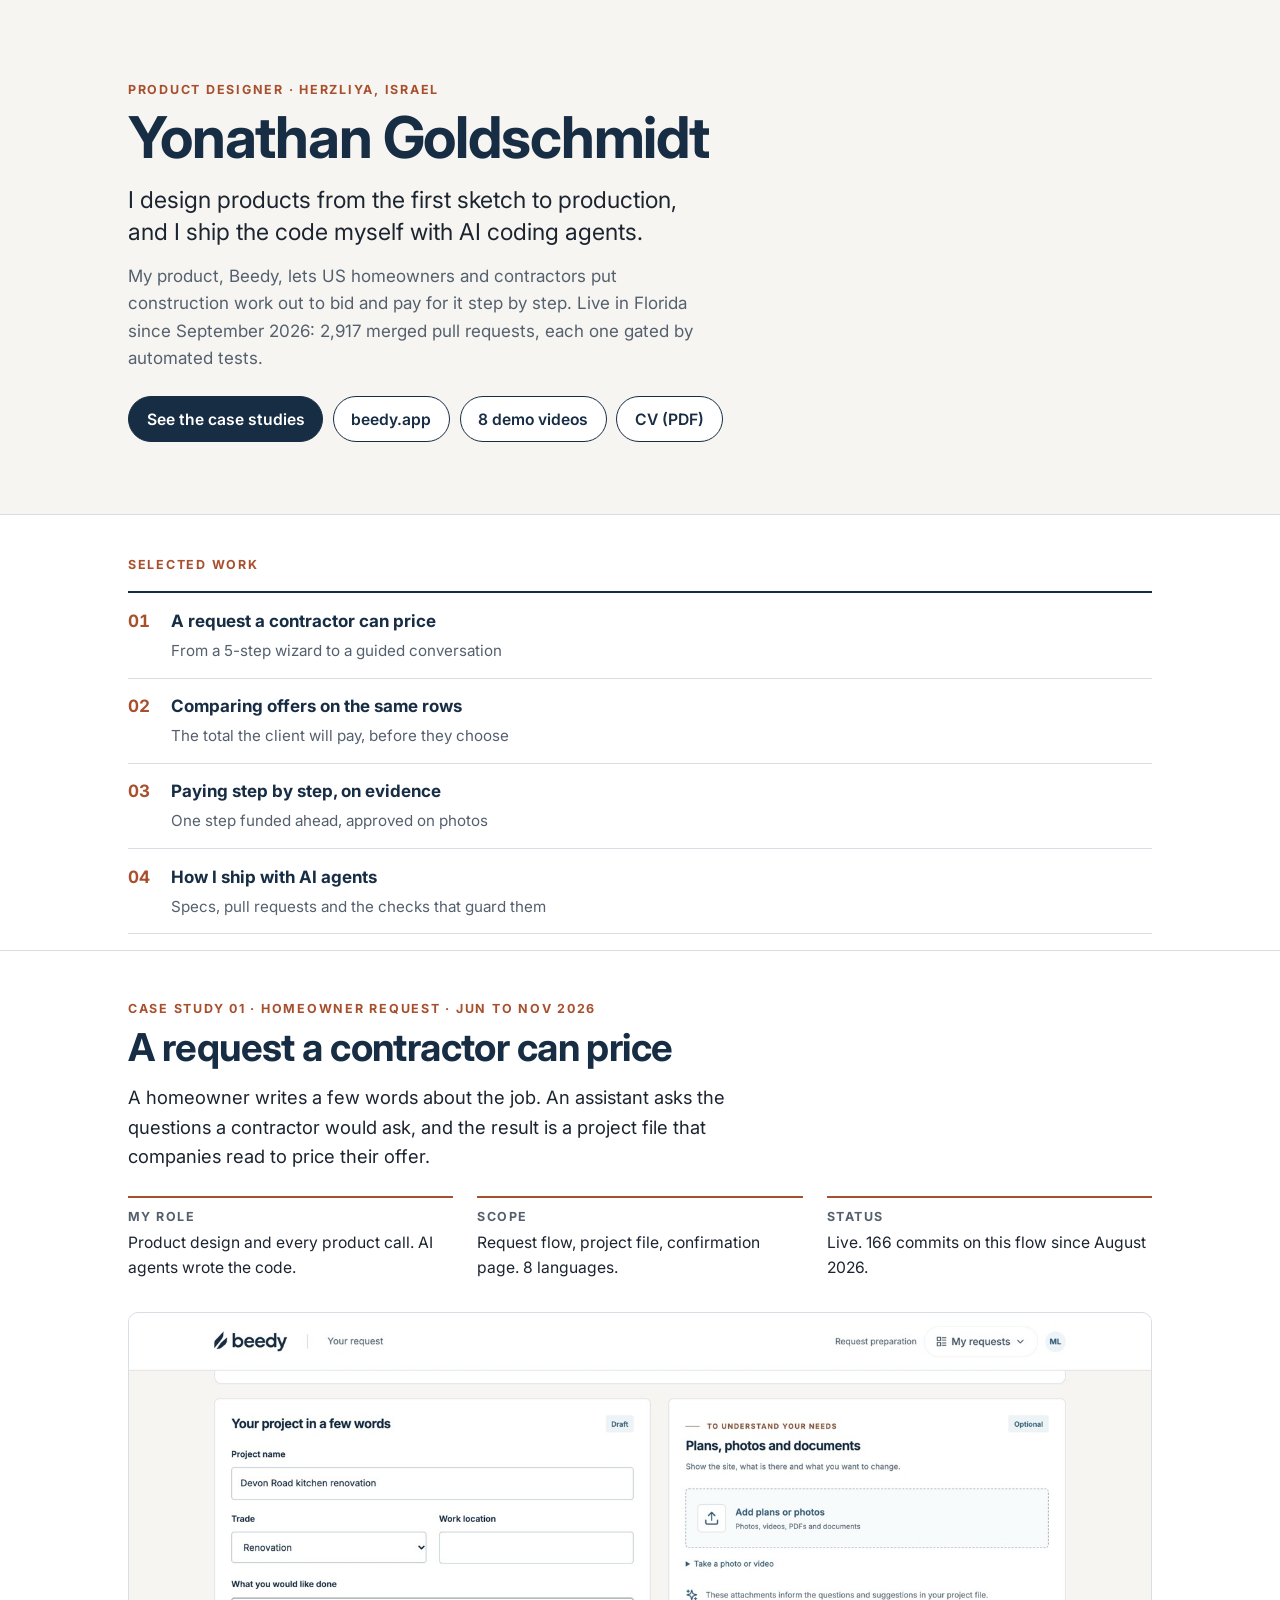
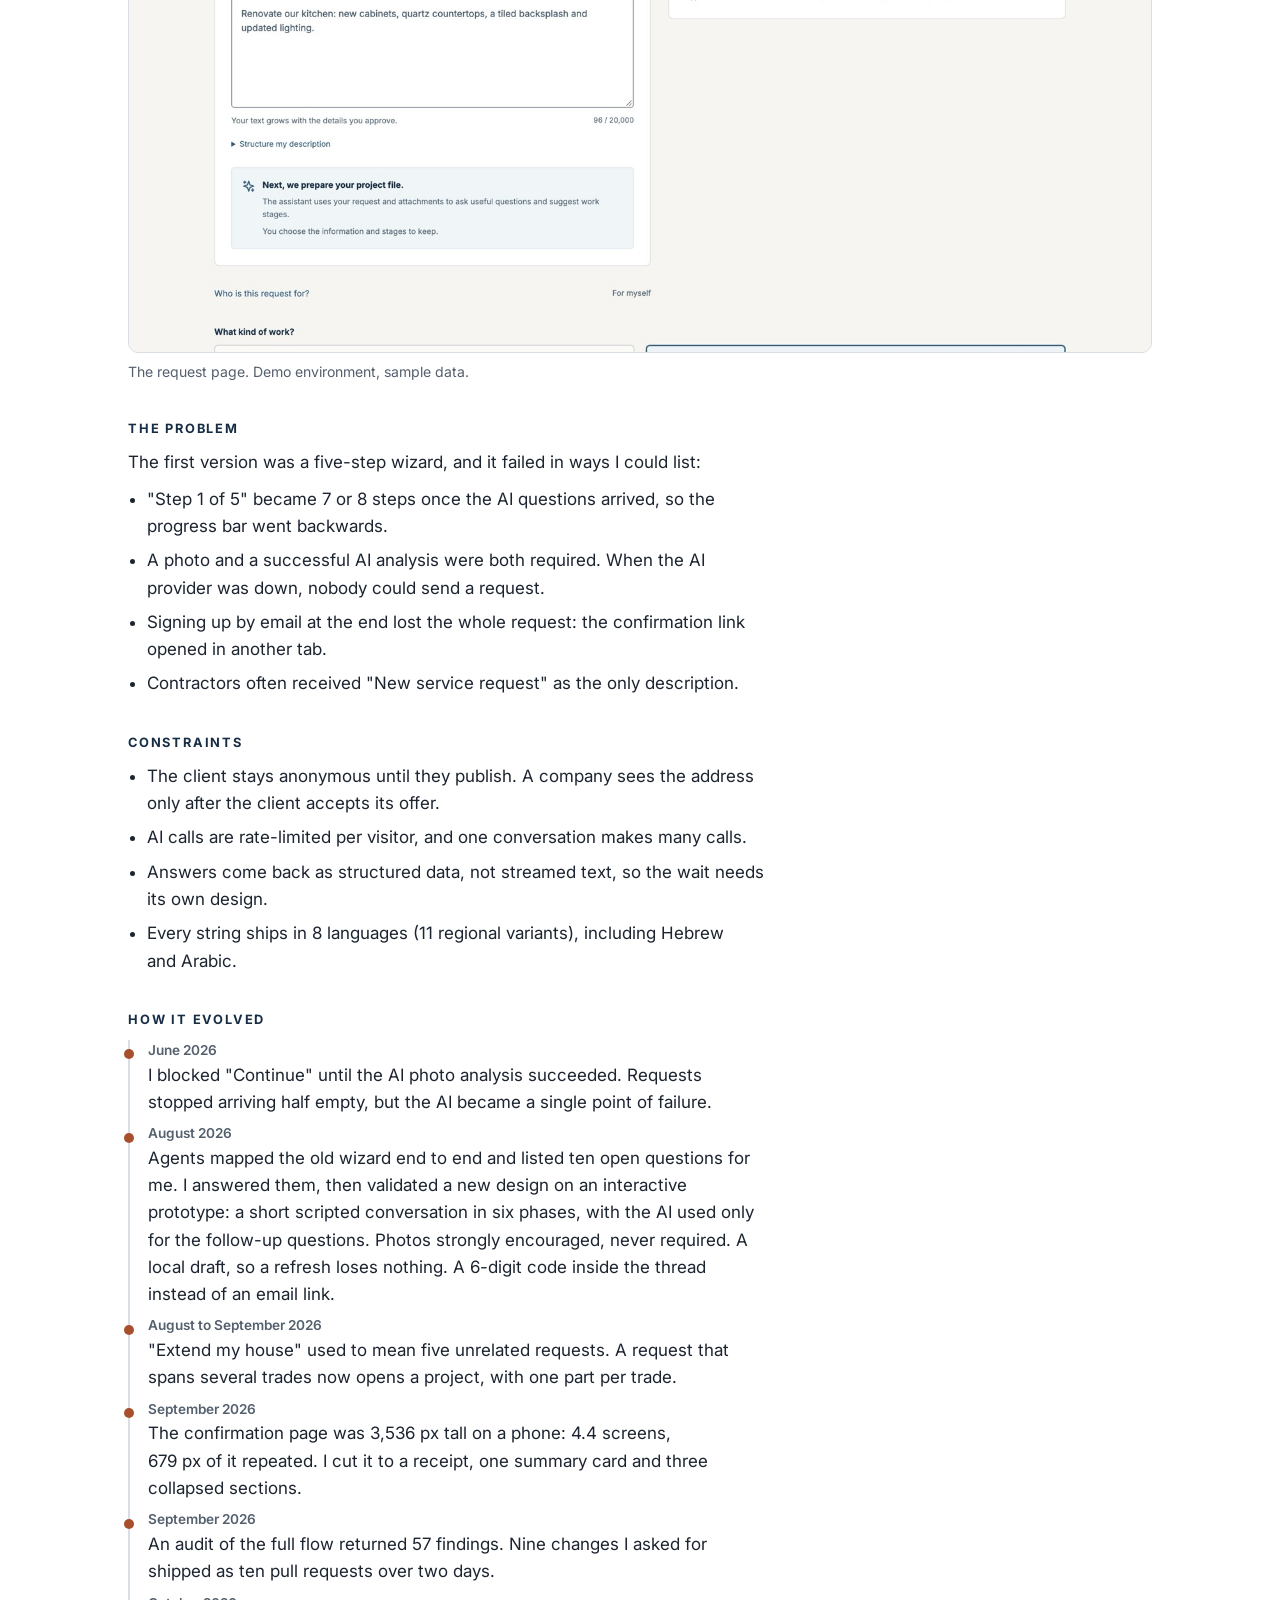
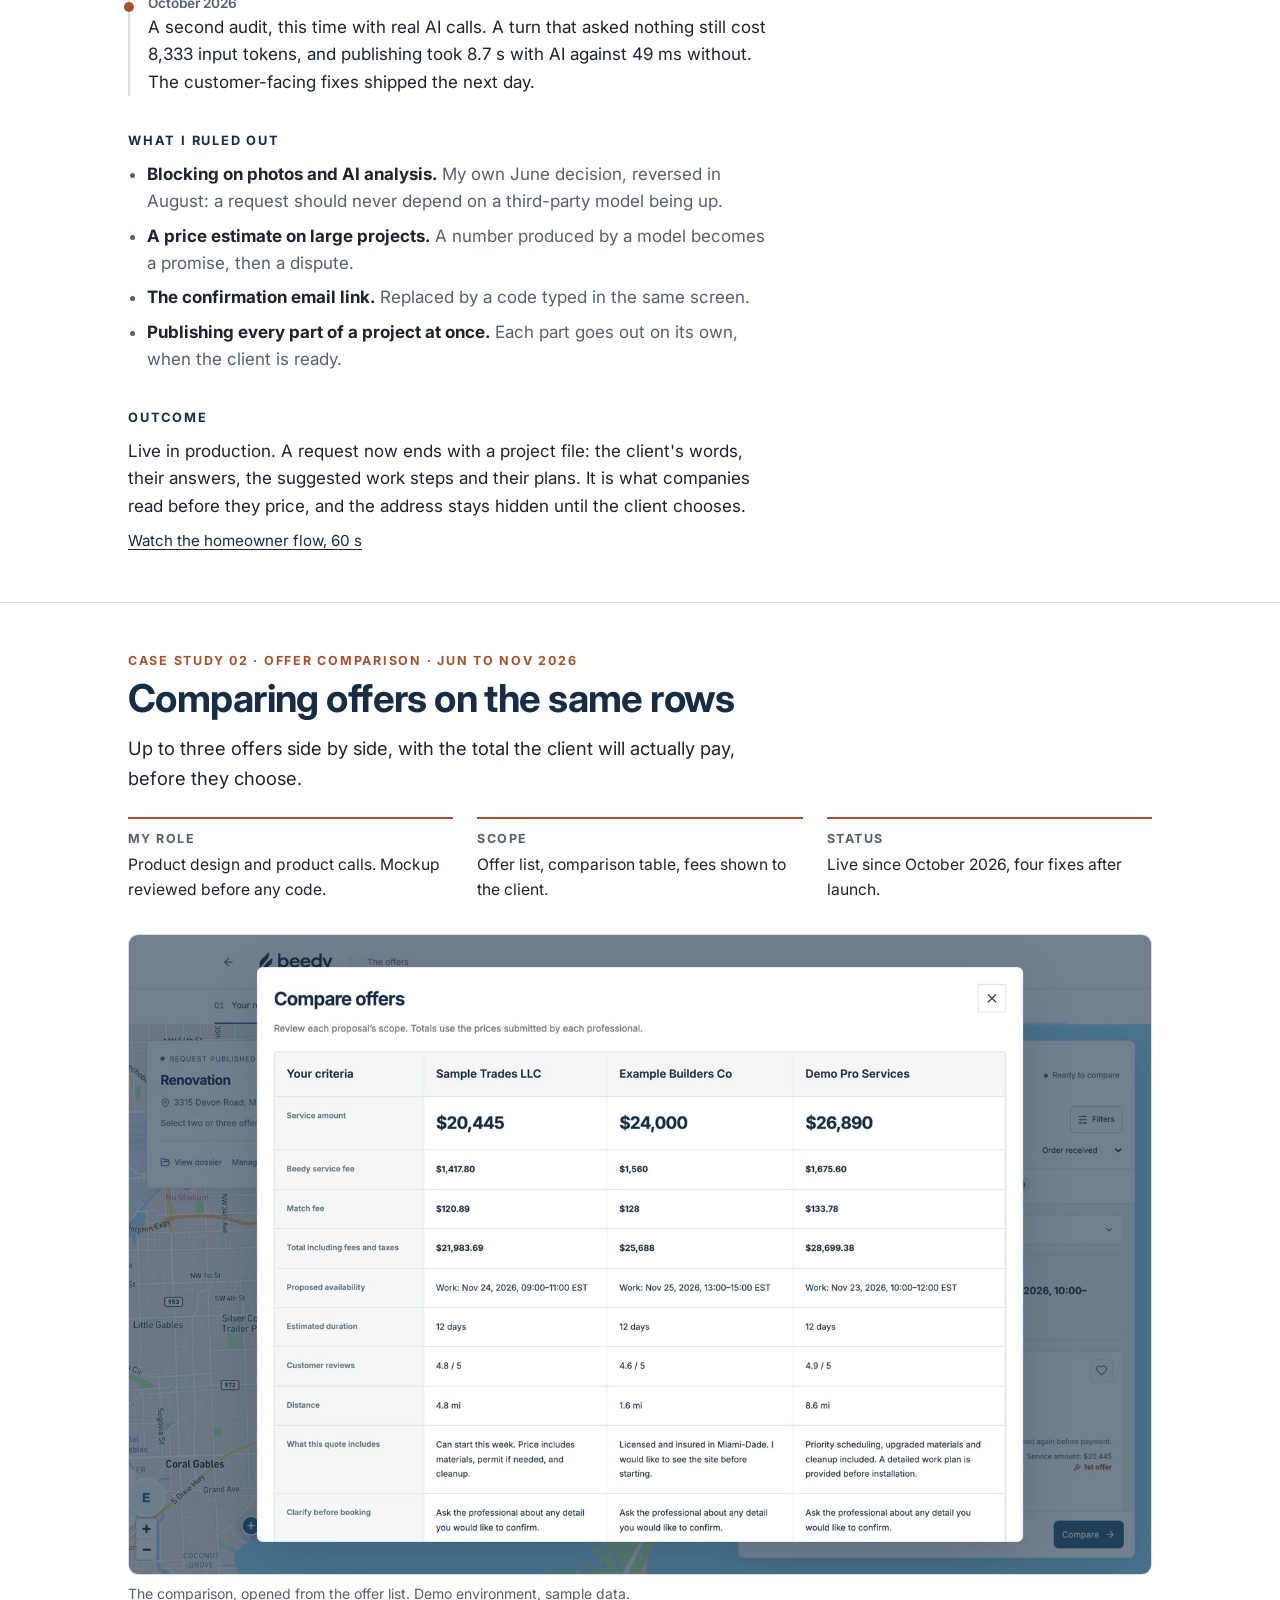
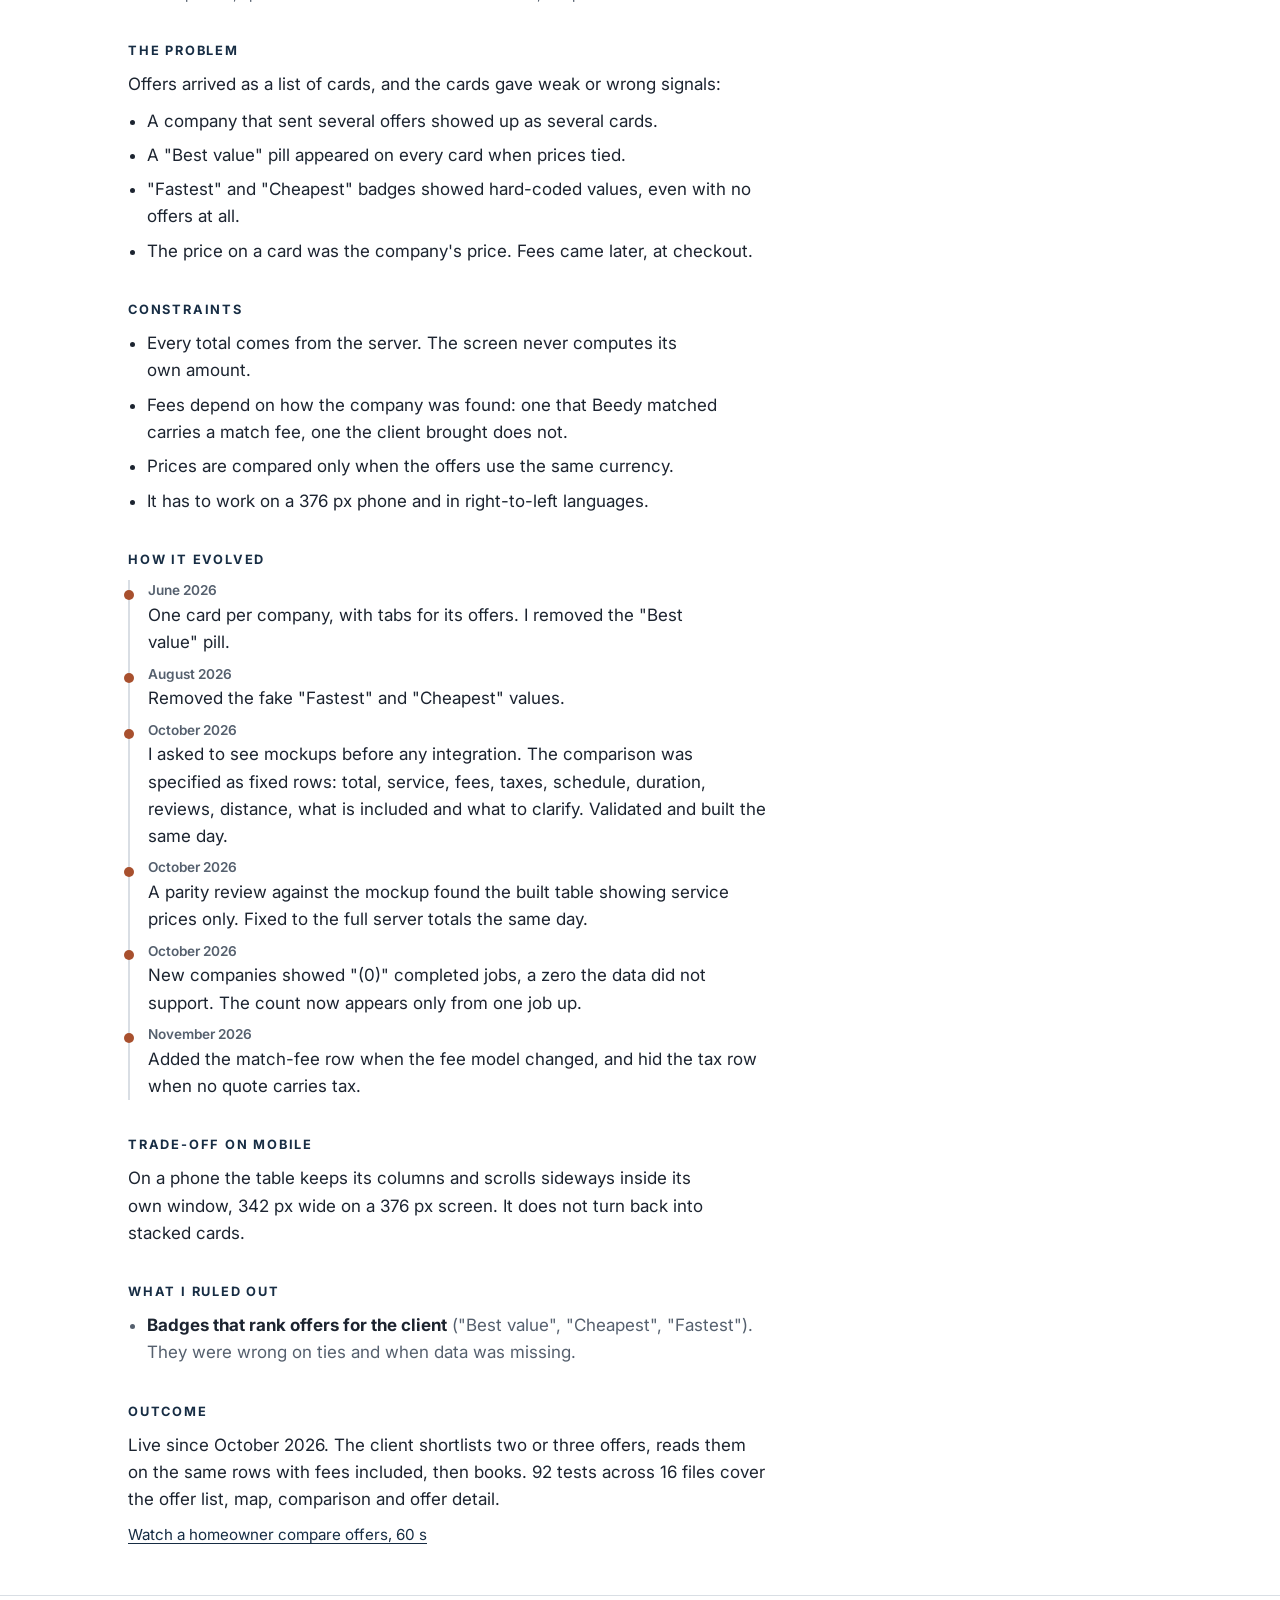
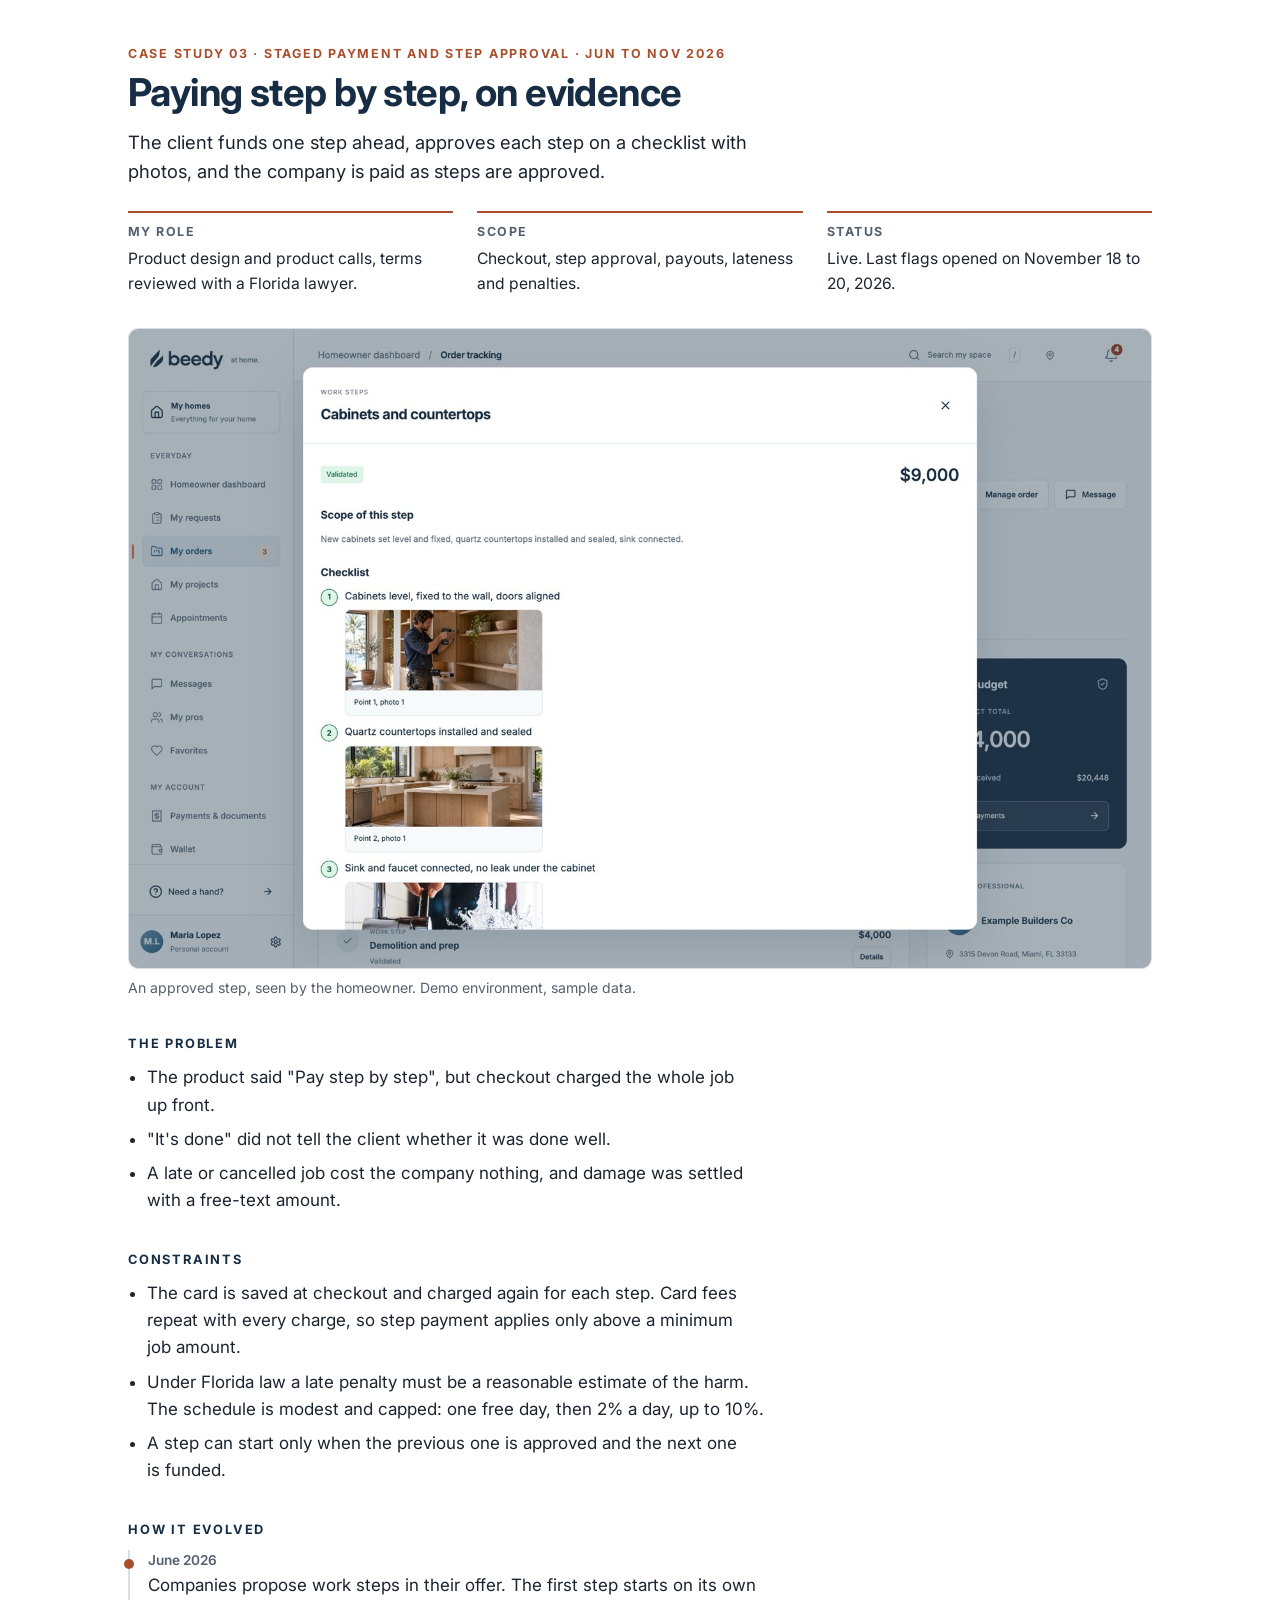
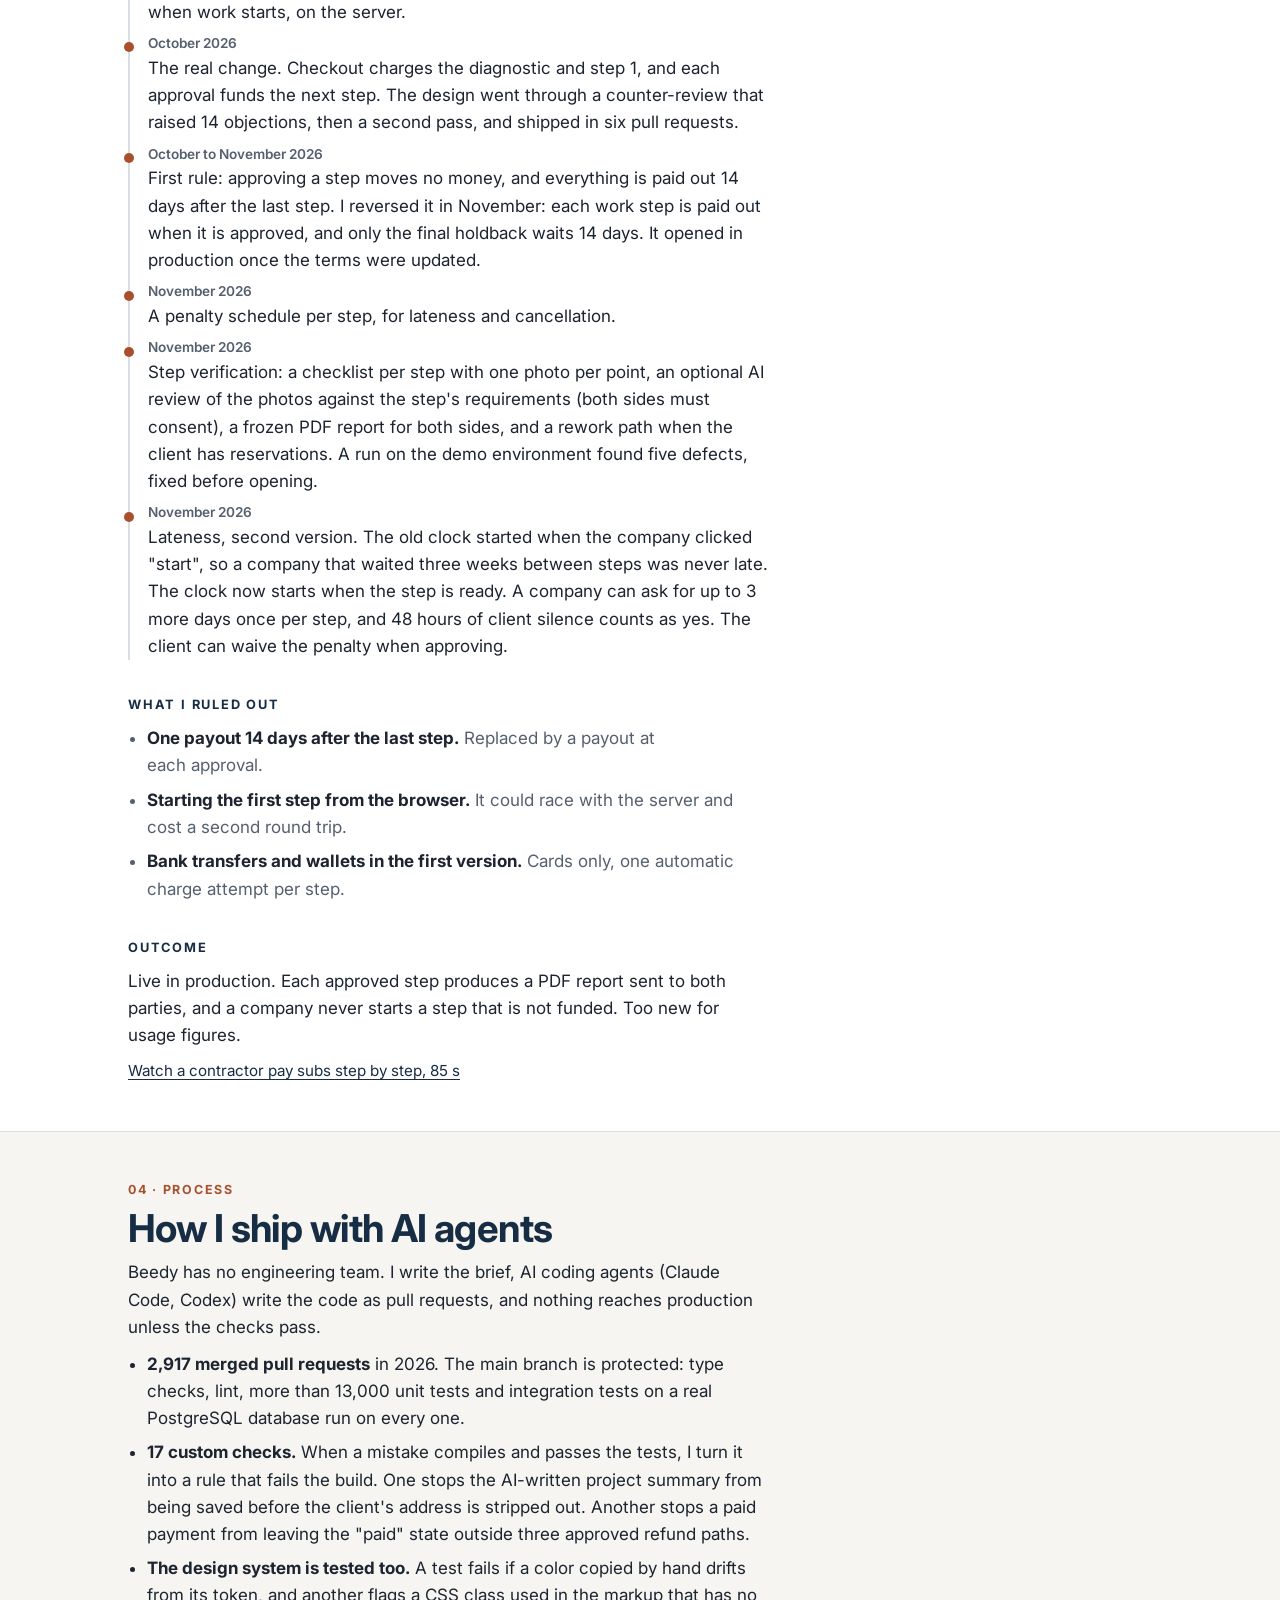
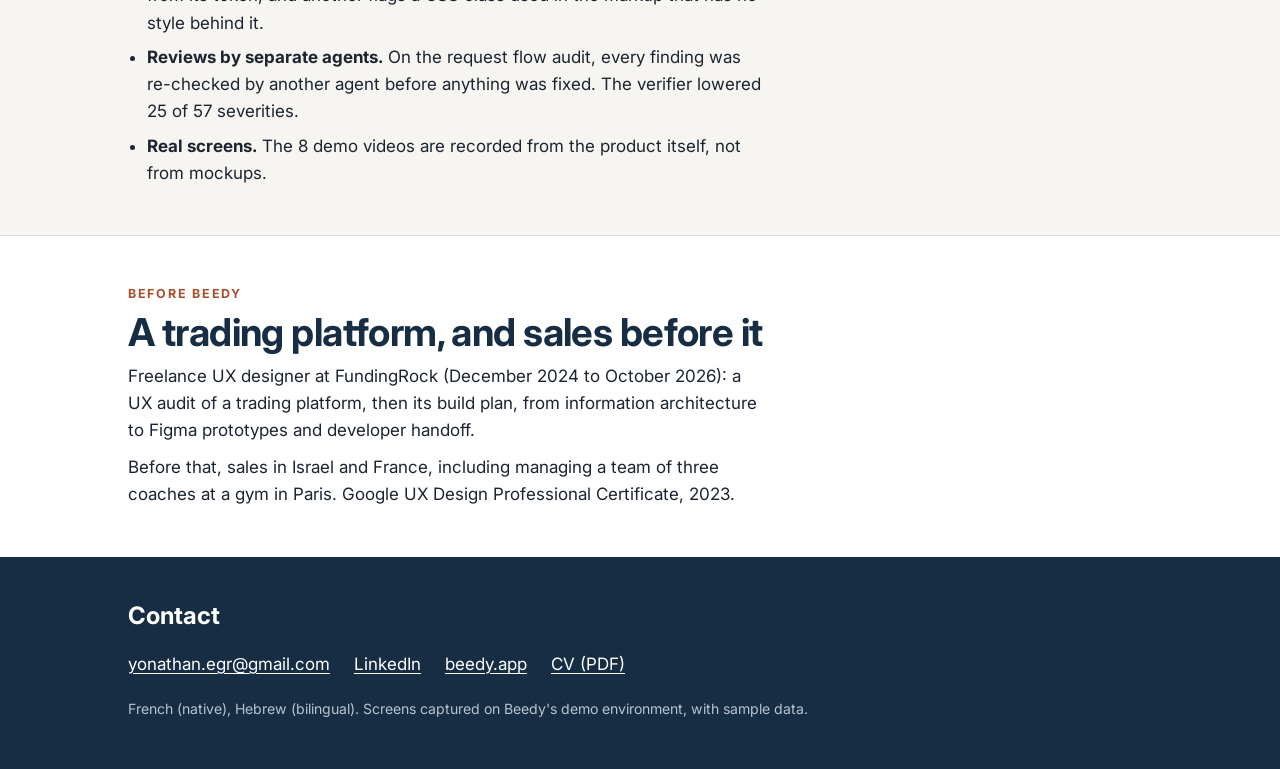
==== commit c19619d5: "Premier écran allégé, compte des langues corrigé (8 langues, 11 variantes régionales) Co-Authored-By" ====
--- a/index.html
+++ b/index.html
@@ -34,7 +34,6 @@
       <li><a class="btn" href="https://www.youtube.com/playlist?list=PLJ3RMMdpBX48">8 demo videos</a></li>
       <li><a class="btn" href="Yonathan-Goldschmidt-CV.pdf">CV (PDF)</a></li>
     </ul>
-    <p class="meta">Looking for a product design role in the Tel Aviv area, on-site or hybrid.</p>
   </div>
 </header>
 
@@ -57,7 +56,7 @@
       <p class="summary">A homeowner writes a few words about the job. An assistant asks the questions a contractor would ask, and the result is a project file that companies read to price their offer.</p>
       <dl class="facts">
         <div><dt>My role</dt><dd>Product design and every product call. AI agents wrote the code.</dd></div>
-        <div><dt>Scope</dt><dd>Request flow, project file, confirmation page. 11 languages.</dd></div>
+        <div><dt>Scope</dt><dd>Request flow, project file, confirmation page. 8 languages.</dd></div>
         <div><dt>Status</dt><dd>Live. 166 commits on this flow since August 2026.</dd></div>
       </dl>
 
@@ -81,7 +80,7 @@
           <li>The client stays anonymous until they publish. A company sees the address only after the client accepts its offer.</li>
           <li>AI calls are rate-limited per visitor, and one conversation makes many calls.</li>
           <li>Answers come back as structured data, not streamed text, so the wait needs its own design.</li>
-          <li>Every string ships in 11 languages, including Hebrew and Arabic.</li>
+          <li>Every string ships in 8 languages (11 regional variants), including Hebrew and Arabic.</li>
         </ul>
 
         <h3>How it evolved</h3>
--- a/site.css
+++ b/site.css
@@ -72,7 +72,6 @@
 }
 .btn.primary { background: var(--navy); color: #fff; }
 .btn:hover { background: var(--navy); color: #fff; }
-.meta { margin: 1.25rem 0 0; font-size: 0.92rem; color: var(--muted); }
 
 /* Sommaire */
 .toc { padding-top: 2.5rem; padding-bottom: 1rem; }
